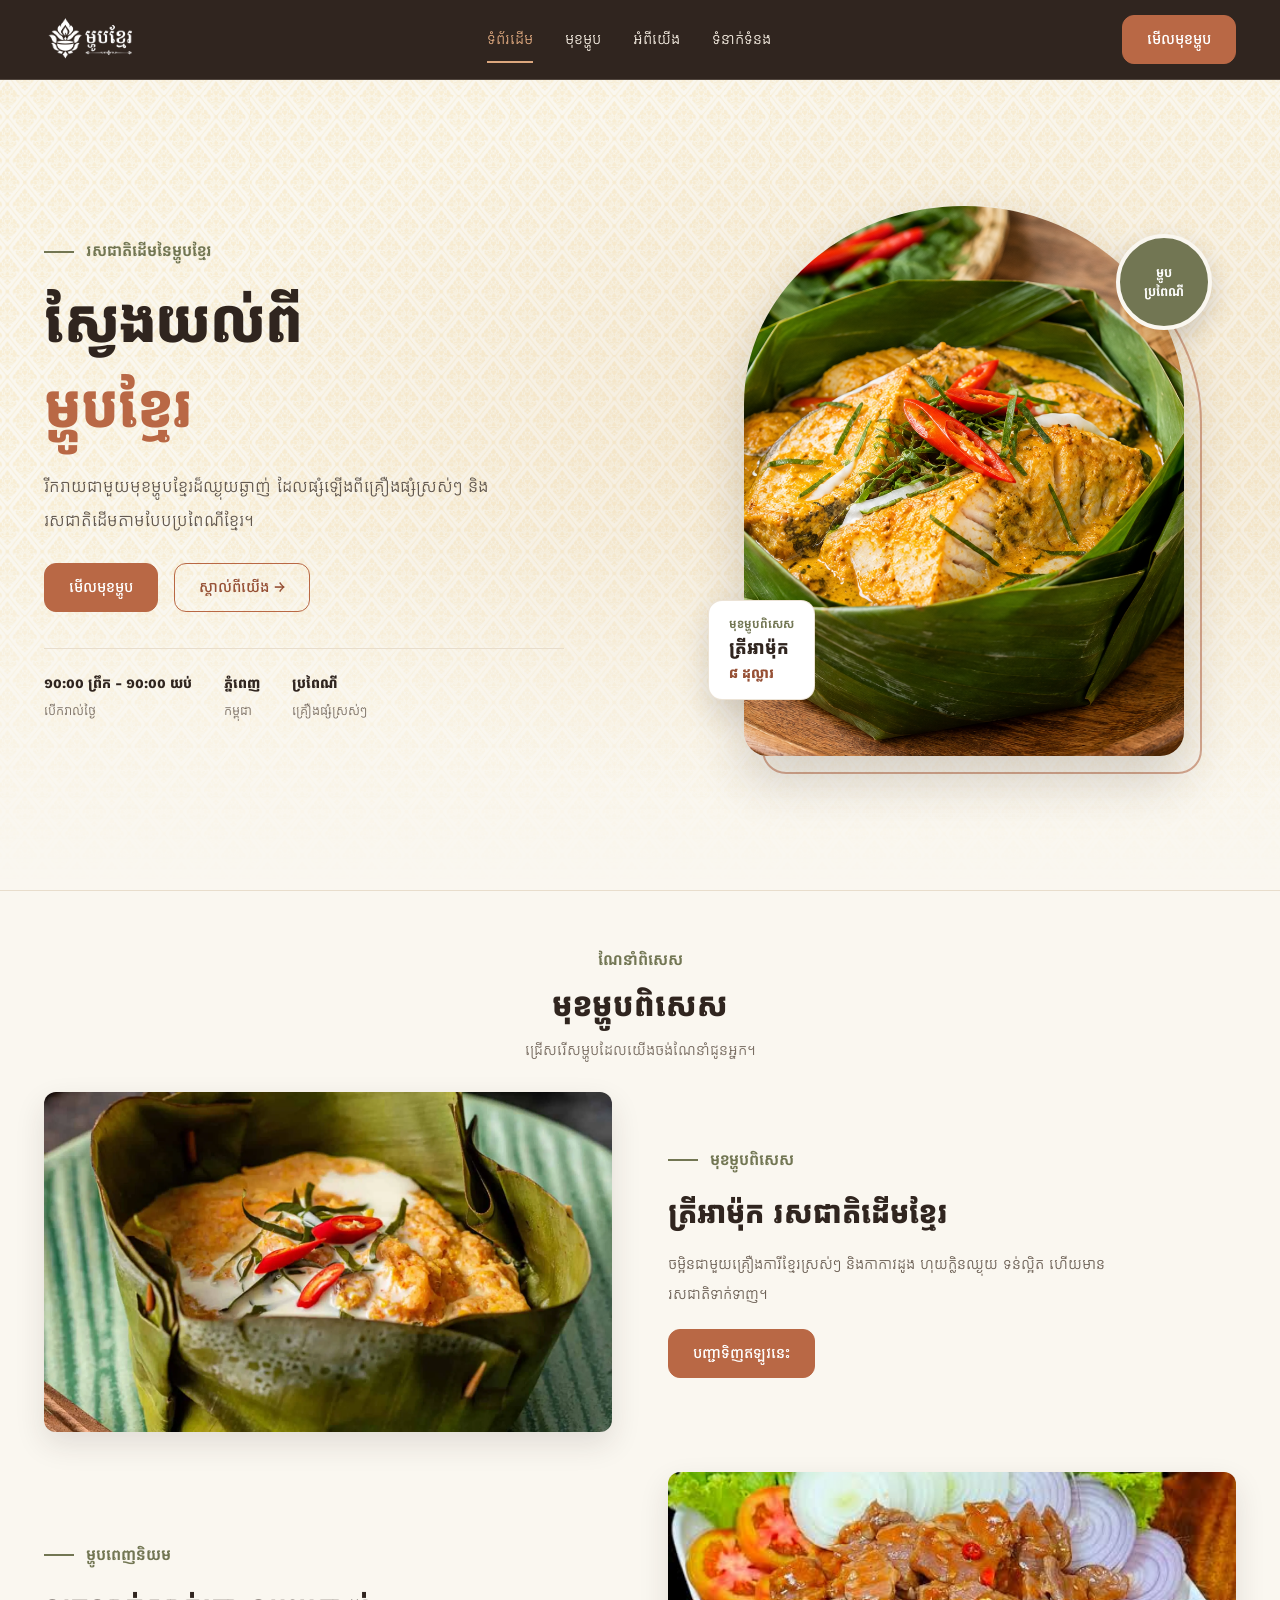
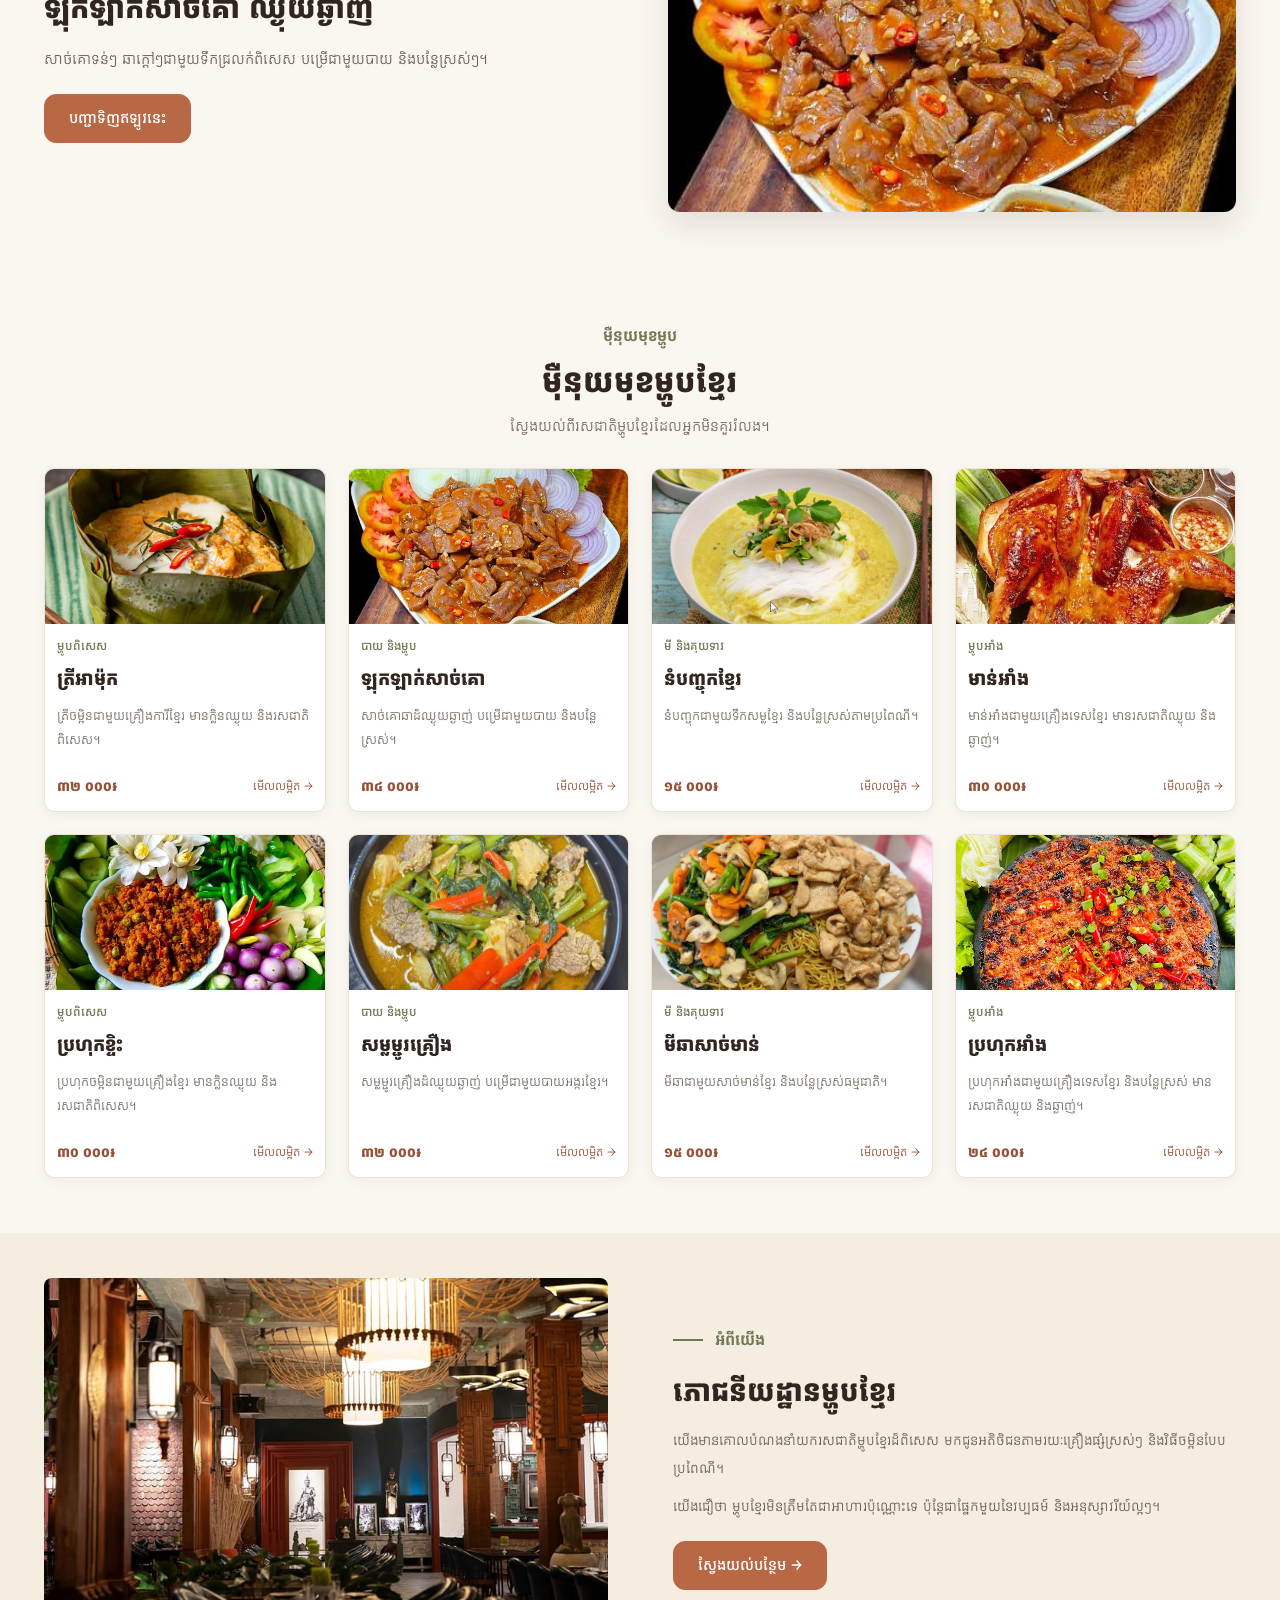
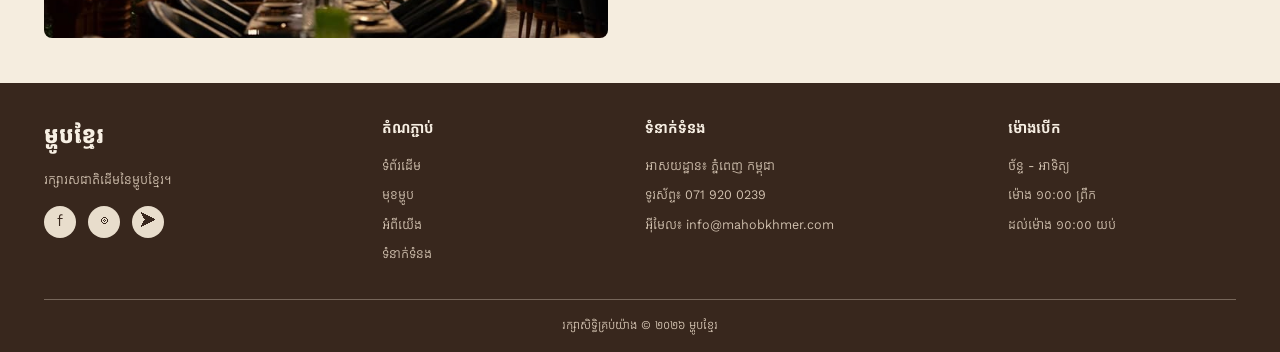
==== pages/index.html @ 367880a3 "first push" ====
<!DOCTYPE html>
<html lang="km">

<head>
    <meta charset="UTF-8">
    <meta name="viewport" content="width=device-width, initial-scale=1.0">

    <title>ម្ហូបខ្មែរ | ភោជនីយដ្ឋានខ្មែរ</title>

    <!-- Khmer font -->
    <link rel="preconnect" href="https://fonts.googleapis.com">
    <link rel="preconnect" href="https://fonts.gstatic.com" crossorigin>
    <link href="https://fonts.googleapis.com/css2?family=Kantumruy+Pro:wght@400;500;600;700&display=swap"
        rel="stylesheet">

    <!-- Custom CSS -->
    <link rel="stylesheet" href="../css/style.css">
</head>

<body>

    <!-- ================= NAVBAR ================= -->
    <header class="navbar">
        <nav class="container" aria-label="ម៉ឺនុយមេ">

            <!-- Logo -->
            <a href="index.html" class="logo">
                <img src="../images/logo.png" alt="ម្ហូបខ្មែរ" class="logo-img">
            </a>

            <!-- Navigation -->
            <div class="nav-links" id="nav-links">
                <a href="index.html" class="nav-link active" aria-current="page">ទំព័រដើម</a>
                <a href="menu.html" class="nav-link">មុខម្ហូប</a>
                <a href="about.html" class="nav-link">អំពីយើង</a>
                <a href="contact.html" class="nav-link">ទំនាក់ទំនង</a>
            </div>

            <!-- CTA button -->
            <a href="menu.html" class="btn-primary nav-cta">
                មើលមុខម្ហូប
            </a>

            <!-- Mobile menu button -->
            <button class="nav-toggle" type="button" aria-label="បើក/បិទម៉ឺនុយ" aria-expanded="false"
                aria-controls="nav-links">
                <span></span>
                <span></span>
                <span></span>
            </button>

        </nav>
    </header>


    <main>

        <!-- ================= HERO SECTION ================= -->
        <section class="hero">
            <div class="container hero-grid">

                <!-- Left content -->
                <div class="hero-content">

                    <p class="eyebrow">
                        <span class="eyebrow-line"></span>
                        រសជាតិដើមនៃម្ហូបខ្មែរ
                    </p>

                    <h1>
                        ស្វែងយល់ពី<br>
                        <span>ម្ហូបខ្មែរ</span>
                    </h1>

                    <p class="hero-description">
                        រីករាយជាមួយមុខម្ហូបខ្មែរដ៏ឈ្ងុយឆ្ងាញ់
                        ដែលផ្សំឡើងពីគ្រឿងផ្សំស្រស់ៗ
                        និងរសជាតិដើមតាមបែបប្រពៃណីខ្មែរ។
                    </p>

                    <div class="hero-buttons">
                        <a href="menu.html" class="btn-primary">មើលមុខម្ហូប</a>
                        <a href="about.html" class="btn-outline">ស្គាល់ពីយើង →</a>
                    </div>

                    <ul class="hero-facts">
                        <li>
                            <strong>១០:០០ ព្រឹក - ១០:០០ យប់</strong>
                            <span>បើករាល់ថ្ងៃ</span>
                        </li>
                        <li>
                            <strong>ភ្នំពេញ</strong>
                            <span>កម្ពុជា</span>
                        </li>
                        <li>
                            <strong>ប្រពៃណី</strong>
                            <span>គ្រឿងផ្សំស្រស់ៗ</span>
                        </li>
                    </ul>

                </div>

                <!-- Right: arched image with floating cards -->
                <div class="hero-visual">

                    <div class="hero-arch">
                        <img src="../images/amok_fish.png" alt="ត្រីអាម៉ុកខ្មែរបែបប្រពៃណី">
                    </div>

                    <div class="hero-circle">
                        <span>ម្ហូប</span>
                        <span>ប្រពៃណី</span>
                    </div>

                    <a href="#" class="hero-dish-card">
                        <span class="hero-dish-label">មុខម្ហូបពិសេស</span>
                        <strong>ត្រីអាម៉ុក</strong>
                        <span class="hero-dish-price">៨ ដុល្លារ</span>
                    </a>

                </div>

            </div>
        </section>


        <!-- ================= SPECIALTY SECTION ================= -->
        <section class="specialty-section" id="specialty">
            <div class="container">

                <div class="section-heading">
                    <p class="section-label">ណែនាំពិសេស</p>

                    <h2>មុខម្ហូបពិសេស</h2>

                    <p>
                        ជ្រើសរើសម្ហូបដែលយើងចង់ណែនាំជូនអ្នក។
                    </p>
                </div>

                <!-- Row 1: image left, text right -->
                <div class="specialty-row">
                    <div class="specialty-image">
                        <img src="../images/amok.png" alt="ត្រីអាម៉ុកបែបប្រពៃណី" loading="lazy">
                    </div>

                    <div class="specialty-content">
                        <p class="eyebrow">
                            <span class="eyebrow-line"></span>
                            មុខម្ហូបពិសេស
                        </p>

                        <h2>ត្រីអាម៉ុក រសជាតិដើមខ្មែរ</h2>

                        <p>
                            ចម្អិនជាមួយគ្រឿងការីខ្មែរស្រស់ៗ និងកាកាវដូង
                            ហុយក្លិនឈ្ងុយ ទន់ល្អិត ហើយមានរសជាតិទាក់ទាញ។
                        </p>

                        <a href="menu.html" class="btn-primary">បញ្ជាទិញឥឡូវនេះ</a>
                    </div>
                </div>

                <!-- Row 2: text left, image right -->
                <div class="specialty-row reverse">
                    <div class="specialty-image">
                        <img src="../images/loklak.png" alt="ឡុកឡាក់សាច់គោ" loading="lazy">
                    </div>

                    <div class="specialty-content">
                        <p class="eyebrow">
                            <span class="eyebrow-line"></span>
                            ម្ហូបពេញនិយម
                        </p>

                        <h2>ឡុកឡាក់សាច់គោ ឈ្ងុយឆ្ងាញ់</h2>

                        <p>
                            សាច់គោទន់ៗ ឆាក្តៅៗជាមួយទឹកជ្រលក់ពិសេស
                            បម្រើជាមួយបាយ និងបន្លែស្រស់ៗ។
                        </p>

                        <a href="menu.html" class="btn-primary">បញ្ជាទិញឥឡូវនេះ</a>
                    </div>
                </div>

            </div>
        </section>


        <!-- ================= ALL DISHES ================= -->
        <section class="all-section" id="all">

            <div class="container">

                <div class="section-heading">
                    <p class="section-label">ម៉ឺនុយមុខម្ហូប</p>

                    <h2>ម៉ឺនុយមុខម្ហូបខ្មែរ</h2>

                    <p>
                        ស្វែងយល់ពីរសជាតិម្ហូបខ្មែរដែលអ្នកមិនគួររំលង។
                    </p>
                </div>

                <!-- One grid for all 8 dishes (the grid handles the row spacing) -->
                <div class="food-grid">

                    <!-- Food card 1 -->
                    <article class="food-card">
                        <img src="../images/amok.png" alt="ត្រីអាម៉ុក" class="food-image" loading="lazy">

                        <div class="food-content">
                            <p class="food-category">ម្ហូបពិសេស</p>

                            <h3>ត្រីអាម៉ុក</h3>

                            <p class="food-description">
                                ត្រីចម្អិនជាមួយគ្រឿងការីខ្មែរ
                                មានក្លិនឈ្ងុយ និងរសជាតិពិសេស។
                            </p>

                            <div class="food-footer">
                                <span class="food-price">៣២ ០០០៛</span>
                                <a href="#" class="food-link">មើលលម្អិត →</a>
                            </div>
                        </div>
                    </article>

                    <!-- Food card 2 -->
                    <article class="food-card">
                        <img src="../images/loklak.png" alt="ឡុកឡាក់សាច់គោ" class="food-image" loading="lazy">

                        <div class="food-content">
                            <p class="food-category">បាយ និងម្ហូប</p>

                            <h3>ឡុកឡាក់សាច់គោ</h3>

                            <p class="food-description">
                                សាច់គោឆាដ៏ឈ្ងុយឆ្ងាញ់
                                បម្រើជាមួយបាយ និងបន្លែស្រស់។
                            </p>

                            <div class="food-footer">
                                <span class="food-price">៣៤ ០០០៛</span>
                                <a href="#" class="food-link">មើលលម្អិត →</a>
                            </div>
                        </div>
                    </article>

                    <!-- Food card 3 -->
                    <article class="food-card">
                        <img src="../images/num_banhjok.png" alt="នំបញ្ចុកខ្មែរ" class="food-image" loading="lazy">

                        <div class="food-content">
                            <p class="food-category">មី និងគុយទាវ</p>

                            <h3>នំបញ្ចុកខ្មែរ</h3>

                            <p class="food-description">
                                នំបញ្ចុកជាមួយទឹកសម្លខ្មែរ
                                និងបន្លែស្រស់តាមប្រពៃណី។
                            </p>

                            <div class="food-footer">
                                <span class="food-price">១៥ ០០០៛</span>
                                <a href="#" class="food-link">មើលលម្អិត →</a>
                            </div>
                        </div>
                    </article>

                    <!-- Food card 4 -->
                    <article class="food-card">
                        <img src="../images/chick_fried.png" alt="មាន់អាំងខ្មែរ" class="food-image" loading="lazy">

                        <div class="food-content">
                            <p class="food-category">ម្ហូបអាំង</p>

                            <h3>មាន់អាំង</h3>

                            <p class="food-description">
                                មាន់អាំងជាមួយគ្រឿងទេសខ្មែរ
                                មានរសជាតិឈ្ងុយ និងឆ្ងាញ់។
                            </p>

                            <div class="food-footer">
                                <span class="food-price">៣០​ ០០០៛</span>
                                <a href="#" class="food-link">មើលលម្អិត →</a>
                            </div>
                        </div>
                    </article>

                    <!-- Food card 5 -->
                    <article class="food-card">
                        <img src="../images/prahok_co.png" alt="ប្រហុកខ្ទិះ" class="food-image" loading="lazy">

                        <div class="food-content">
                            <p class="food-category">ម្ហូបពិសេស</p>

                            <h3>ប្រហុកខ្ទិះ</h3>

                            <p class="food-description">
                                ប្រហុកចម្អិនជាមួយគ្រឿងខ្មែរ
                                មានក្លិនឈ្ងុយ និងរសជាតិពិសេស។
                            </p>

                            <div class="food-footer">
                                <span class="food-price">៣០ ០០០៛</span>
                                <a href="#" class="food-link">មើលលម្អិត →</a>
                            </div>
                        </div>
                    </article>

                    <!-- Food card 6 -->
                    <article class="food-card">
                        <img src="../images/mjukroueng.png" alt="សម្លម្ជូរគ្រឿង" class="food-image" loading="lazy">

                        <div class="food-content">
                            <p class="food-category">បាយ និងម្ហូប</p>

                            <h3>សម្លម្ជូរគ្រឿង</h3>

                            <p class="food-description">
                                សម្លម្ជូរគ្រឿងដ៏ឈ្ងុយឆ្ងាញ់
                                បម្រើជាមួយបាយអង្ករខ្មែរ។
                            </p>

                            <div class="food-footer">
                                <span class="food-price">៣២​ ០០០៛</span>
                                <a href="#" class="food-link">មើលលម្អិត →</a>
                            </div>
                        </div>
                    </article>

                    <!-- Food card 7 -->
                    <article class="food-card">
                        <img src="../images/chick_noodle.png" alt="មីឆាសាច់មាន់" class="food-image" loading="lazy">

                        <div class="food-content">
                            <p class="food-category">មី និងគុយទាវ</p>

                            <h3>មីឆាសាច់មាន់</h3>

                            <p class="food-description">
                                មីឆាជាមួយសាច់មាន់ខ្មែរ
                                និងបន្លែស្រស់ធម្មជាតិ។
                            </p>

                            <div class="food-footer">
                                <span class="food-price">១៥ ០០០៛</span>
                                <a href="#" class="food-link">មើលលម្អិត →</a>
                            </div>
                        </div>
                    </article>

                    <!-- Food card 8 -->
                    <article class="food-card">
                        <img src="../images/prahok.png" alt="ប្រហុកអាំង" class="food-image" loading="lazy">

                        <div class="food-content">
                            <p class="food-category">ម្ហូបអាំង</p>

                            <h3>ប្រហុកអាំង</h3>

                            <p class="food-description">
                                ប្រហុកអាំងជាមួយគ្រឿងទេសខ្មែរ និងបន្លែស្រស់
                                មានរសជាតិឈ្ងុយ និងឆ្ងាញ់។
                            </p>

                            <div class="food-footer">
                                <span class="food-price">២៤ ០០០៛</span>
                                <a href="#" class="food-link">មើលលម្អិត →</a>
                            </div>
                        </div>
                    </article>

                </div>

            </div>
        </section>


        <!-- ================= ABOUT SECTION ================= -->
        <section class="about-section" id="about">

            <div class="container about-grid">

                <!-- Restaurant image -->
                <div class="about-image">
                    <img src="../images/restaurant.png" alt="បរិយាកាសភោជនីយដ្ឋានម្ហូបខ្មែរ" loading="lazy">
                </div>

                <!-- About content -->
                <div class="about-content">

                    <p class="eyebrow">
                        <span class="eyebrow-line"></span>
                        អំពីយើង
                    </p>

                    <h2>ភោជនីយដ្ឋានម្ហូបខ្មែរ</h2>

                    <p>
                        យើងមានគោលបំណងនាំយករសជាតិម្ហូបខ្មែរដ៏ពិសេស
                        មកជូនអតិថិជនតាមរយៈគ្រឿងផ្សំស្រស់ៗ
                        និងវិធីចម្អិនបែបប្រពៃណី។
                    </p>

                    <p>
                        យើងជឿថា ម្ហូបខ្មែរមិនត្រឹមតែជាអាហារប៉ុណ្ណោះទេ
                        ប៉ុន្តែជាផ្នែកមួយនៃវប្បធម៌ និងអនុស្សាវរីយ៍ល្អៗ។
                    </p>

                    <a href="about.html" class="btn-primary about-button">
                        ស្វែងយល់បន្ថែម →
                    </a>

                </div>

            </div>
        </section>

    </main>


    <!-- ================= FOOTER ================= -->
    <footer class="footer">

        <div class="container">

            <div class="footer-grid">

                <!-- Brand -->
                <div>
                    <a href="index.html" class="footer-logo">
                        ម្ហូបខ្មែរ
                    </a>

                    <p class="footer-description">
                        រក្សារសជាតិដើមនៃម្ហូបខ្មែរ។
                    </p>
                    <div class="social-links">
                        <a href="#" aria-label="Facebook">f</a>
                        <a href="#" aria-label="Instagram">◎</a>
                        <a href="#" aria-label="Telegram">➤</a>
                    </div>
                </div>


                <!-- Quick links -->
                <div>
                    <h3>តំណភ្ជាប់</h3>
                    <ul>
                        <li><a href="index.html">ទំព័រដើម</a></li>
                        <li><a href="menu.html">មុខម្ហូប</a></li>
                        <li><a href="about.html">អំពីយើង</a></li>
                        <li><a href="contact.html">ទំនាក់ទំនង</a></li>
                    </ul>
                </div>


                <!-- Contact -->
                <div>
                    <h3>ទំនាក់ទំនង</h3>
                    <ul>
                        <li>អាសយដ្ឋាន៖ ភ្នំពេញ កម្ពុជា</li>
                        <li>ទូរស័ព្ទ៖ <a href="tel:0719200239">071 920 0239</a></li>
                        <li>អ៊ីមែល៖ <a href="mailto:info@mahobkhmer.com">info@mahobkhmer.com</a></li>
                    </ul>
                </div>


                <!-- Opening hours -->
                <div>
                    <h3>ម៉ោងបើក</h3>
                    <p>ច័ន្ទ - អាទិត្យ</p>
                    <p>ម៉ោង ១០:០០ ព្រឹក</p>
                    <p>ដល់ម៉ោង ១០:០០ យប់</p>
                </div>

            </div>

            <div class="footer-bottom">
                <p>រក្សាសិទ្ធិគ្រប់យ៉ាង © ២០២៦ ម្ហូបខ្មែរ</p>
            </div>

        </div>

    </footer>

    <!-- Mobile menu toggle -->
    <script>
        const toggle = document.querySelector(".nav-toggle");
        const links = document.getElementById("nav-links");

        toggle.addEventListener("click", () => {
            const open = links.classList.toggle("is-open");
            toggle.setAttribute("aria-expanded", open);
        });

        links.addEventListener("click", (e) => {
            if (e.target.closest("a")) {
                links.classList.remove("is-open");
                toggle.setAttribute("aria-expanded", "false");
            }
        });
    </script>

</body>

</html>
---- css/style.css ----
/* ========================================
   1. DESIGN SYSTEM
======================================== */
:root {
    --ivory: #FAF7F0;
    --white: #FFFFFF;
    --espresso: #30251F;
    --olive: #727653;
    --sand: #E8DDCC;
    --terracotta: #B96845;
    --terracotta-dark: #965035;

    /* Navbar colours (espresso navbar) */
    --nav-text: #F7EFE3;
    --nav-accent: #DCA77E;
    --nav-line: rgba(232, 221, 204, 0.18);

    --navbar-height: 80px;
    --container-width: 1240px;
    --gutter: 24px;
}

* {
    box-sizing: border-box;
    margin: 0;
    padding: 0;
}

html {
    scroll-behavior: smooth;
    scroll-padding-top: var(--navbar-height);
}

body {
    font-family: "Kantumruy Pro", sans-serif;
    background: var(--ivory);
    color: var(--espresso);
    line-height: 1.8;
    overflow-x: hidden;
}

/* Space for the fixed navbar */
main {
    padding-top: var(--navbar-height);
}

a {
    text-decoration: none;
    color: inherit;
}

img {
    display: block;
    width: 100%;
    object-fit: cover;
}

ul {
    list-style: none;
}

:focus-visible {
    outline: 2px solid var(--terracotta);
    outline-offset: 3px;
}

/* Keep page content inside the viewport */
.container {
    width: 100%;
    max-width: var(--container-width);
    margin-left: auto;
    margin-right: auto;
    padding-left: var(--gutter);
    padding-right: var(--gutter);
}


/* ========================================
   2. NAVBAR (espresso)
======================================== */
.navbar {
    position: fixed;
    top: 0;
    left: 0;
    width: 100%;
    height: var(--navbar-height);
    z-index: 1000;
    background: var(--espresso);
    border-bottom: 1px solid var(--nav-line);
}

.navbar :focus-visible {
    outline-color: var(--nav-accent);
}

.navbar nav {
    display: flex;
    align-items: center;
    justify-content: space-between;
    gap: 24px;
    height: 100%;
}

.logo {
    flex-shrink: 0;
}

.logo-img {
    height: 100px;
    width: auto;
    /* If your logo is dark and hard to see on espresso, uncomment this
       to turn it cream-white:
    filter: brightness(0) invert(1); */
}

.nav-links {
    display: flex;
    align-items: center;
    gap: 32px;
}

.nav-link {
    position: relative;
    color: var(--nav-text);
    font-size: 15px;
    transition: color 0.2s ease;
}

.nav-link:hover,
.nav-link.active {
    color: var(--nav-accent);
}

.nav-link.active::after {
    content: "";
    position: absolute;
    bottom: -10px;
    left: 0;
    width: 100%;
    height: 2px;
    background: var(--nav-accent);
}

.nav-cta {
    flex-shrink: 0;
}

.nav-toggle {
    display: none;
    flex-direction: column;
    justify-content: center;
    gap: 5px;
    width: 42px;
    height: 42px;
    padding: 10px;
    border: 1px solid rgba(232, 221, 204, 0.35);
    border-radius: 10px;
    background: transparent;
    cursor: pointer;
}

.nav-toggle span {
    display: block;
    height: 2px;
    background: var(--nav-text);
    transition: transform 0.2s ease, opacity 0.2s ease;
}

.nav-toggle[aria-expanded="true"] span:nth-child(1) {
    transform: translateY(7px) rotate(45deg);
}

.nav-toggle[aria-expanded="true"] span:nth-child(2) {
    opacity: 0;
}

.nav-toggle[aria-expanded="true"] span:nth-child(3) {
    transform: translateY(-7px) rotate(-45deg);
}


/* ========================================
   3. BUTTONS
======================================== */
.btn-primary,
.btn-outline {
    display: inline-block;
    padding: 10px 24px;
    border-radius: 12px;
    font-size: 15px;
    font-weight: 500;
    text-align: center;
    transition: all 0.25s ease;
}

.btn-primary {
    color: var(--white);
    background: var(--terracotta);
    border: 1px solid var(--terracotta);
}

.btn-primary:hover {
    background: var(--terracotta-dark);
    border-color: var(--terracotta-dark);
    color: var(--white);
    transform: translateY(-2px);
}

.btn-outline {
    color: var(--terracotta-dark);
    background: transparent;
    border: 1px solid var(--terracotta);
}

.btn-outline:hover {
    background: var(--terracotta);
    color: var(--white);
}


/* ========================================
   4. HERO SECTION
======================================== */
.hero {
    position: relative;
    isolation: isolate;          /* makes z-index: -1 work */
    overflow: hidden;
    background:
        radial-gradient(ellipse at 76% 45%, #F3E9D8 0%, rgba(250, 247, 240, 0) 60%),
        var(--ivory);
}

.hero::before {
    content: "";
    position: absolute;
    inset: 0;
    z-index: -1;
    background: url("../images/pattern-khmer.png") center / 260px repeat;
    mix-blend-mode: multiply;
    opacity: 0.14;
    -webkit-mask-image: linear-gradient(to bottom, #000 55%, transparent 100%);
    mask-image: linear-gradient(to bottom, #000 55%, transparent 100%);
    pointer-events: none;
}

.hero-grid {
    display: grid;
    grid-template-columns: 1.05fr 0.95fr;
    align-items: center;
    gap: 48px;
    min-height: min(calc(100vh - var(--navbar-height)), 810px);
    padding-top: 56px;
    padding-bottom: 64px;
}

.hero-content {
    position: relative;
    z-index: 2;
}

.eyebrow {
    display: flex;
    align-items: center;
    gap: 12px;
    color: var(--olive);
    font-size: 16px;
    font-weight: 600;
    margin-bottom: 14px;
}

.eyebrow-line {
    width: 30px;
    height: 2px;
    flex-shrink: 0;
    background: var(--olive);
}

.hero h1 {
    font-size: clamp(40px, 4.6vw, 62px);
    font-weight: 700;
    line-height: 1.45;
    letter-spacing: -1px;
    color: var(--espresso);
}

.hero h1 span {
    color: var(--terracotta);
}

.hero-description {
    max-width: 480px;
    margin-top: 18px;
    color: #62584F;
    font-size: 17px;
    line-height: 2;
    text-wrap: pretty;
}

.hero-buttons {
    display: flex;
    flex-wrap: wrap;
    gap: 16px;
    margin-top: 26px;
}

/* Facts row */
.hero-facts {
    display: flex;
    flex-wrap: wrap;
    gap: 14px 32px;
    max-width: 520px;
    margin-top: 36px;
    padding-top: 22px;
    border-top: 1px solid var(--sand);
}

.hero-facts strong {
    display: block;
    color: var(--espresso);
    font-size: 14px;
    font-weight: 700;
}

.hero-facts span {
    color: #766A5F;
    font-size: 13px;
}

/* Arched image */
.hero-visual {
    position: relative;
    justify-self: center;
    width: 100%;
    max-width: 440px;
}

.hero-visual::before {
    content: "";
    position: absolute;
    inset: 0;
    transform: translate(18px, 18px);
    border: 2px solid var(--terracotta);
    border-radius: 50% 50% 24px 24px / 36% 36% 24px 24px;
    opacity: 0.55;
}

/* Smooth animation for every moving part */
.hero-visual::before,
.hero-arch,
.hero-arch img,
.hero-circle,
.hero-dish-card {
    transition-property: transform, box-shadow, opacity;
    transition-duration: 0.5s;
    transition-timing-function: cubic-bezier(0.22, 1, 0.36, 1);
}

@media (hover: hover) {

    /* Outline frame snaps closer to the image */
    .hero-visual:hover::before {
        transform: translate(8px, 8px);
        opacity: 0.9;
    }

    /* Image lifts, shadow deepens, photo slowly zooms */
    .hero-visual:hover .hero-arch {
        transform: translateY(-6px);
        box-shadow: 0 34px 64px rgba(48, 37, 31, 0.26);
    }

    .hero-visual:hover .hero-arch img {
        transform: scale(1.07);
    }

    /* Olive badge moves right and up (fixed: translate, not translateY) */
    .hero-visual:hover .hero-circle {
        transform: translate(8px, -8px);
    }

    /* Dish card floats up; lifts higher when hovered directly */
    .hero-visual:hover .hero-dish-card {
        transform: translateY(-8px);
    }

    .hero-visual .hero-dish-card:hover {
        transform: translateY(-12px) scale(1.05);
        box-shadow: 0 22px 40px rgba(48, 37, 31, 0.22);
    }
}

.hero-arch {
    position: relative;
    aspect-ratio: 4 / 5;
    overflow: hidden;
    background: var(--sand);
    border-radius: 50% 50% 24px 24px / 36% 36% 24px 24px;
    box-shadow: 0 24px 50px rgba(48, 37, 31, 0.18);
}

.hero-arch img {
    height: 100%;
}

/* Round olive badge */
.hero-circle {
    position: absolute;
    z-index: 2;
    top: 28px;
    right: -28px;
    display: grid;
    place-content: center;
    width: 96px;
    height: 96px;
    border: 4px solid var(--ivory);
    border-radius: 50%;
    background: var(--olive);
    color: var(--white);
    font-size: 13px;
    font-weight: 600;
    line-height: 1.5;
    text-align: center;
    box-shadow: 0 10px 24px rgba(48, 37, 31, 0.18);
}

/* Floating dish card */
.hero-dish-card {
    position: absolute;
    z-index: 2;
    left: -36px;
    bottom: 56px;
    display: flex;
    flex-direction: column;
    padding: 14px 20px;
    background: var(--white);
    border: 1px solid rgba(232, 221, 204, 0.8);
    border-radius: 14px;
    box-shadow: 0 14px 32px rgba(48, 37, 31, 0.14);
    line-height: 1.6;
    transition: transform 0.25s ease;
}

.hero-dish-card:hover {
    transform: translateY(-4px);
}

.hero-dish-label {
    color: var(--olive);
    font-size: 12px;
    font-weight: 600;
}

.hero-dish-card strong {
    color: var(--espresso);
    font-size: 18px;
    font-weight: 700;
}

.hero-dish-price {
    color: var(--terracotta-dark);
    font-size: 14px;
    font-weight: 700;
}

/* ========================================
   SPECIALTY SECTION
======================================== */
.specialty-section {
    padding: 55px 0 35px;
    background: var(--ivory);
    border-top: 1px solid var(--sand);
}

.specialty-row {
    display: grid;
    grid-template-columns: 1fr 1fr;
    align-items: center;
    gap: 56px;
    margin-bottom: 40px;
}

.food-card:hover {
    transform: translateY(-5px);
    box-shadow: 0 12px 25px rgba(48, 37, 31, 0.10);
}

.specialty-image img {
    height: 340px;
    border-radius: 12px;
    box-shadow: 0 12px 30px rgba(48, 37, 31, 0.12);
    transition: transform 0.3s ease,
        box-shadow 0.3s ease;
}

.specialty-image img:hover {
    transform: translateY(-5px);
    box-shadow: 0 12px 30px rgba(48, 37, 31, 0.12);
}

.specialty-content h2 {
    margin-bottom: 12px;
    color: var(--espresso);
    font-size: 30px;
    font-weight: 700;
    line-height: 1.6;
    text-wrap: balance;
}

.specialty-content > p:not(.eyebrow) {
    margin-bottom: 20px;
    max-width: 460px;
    color: #6B5F54;
    font-size: 15px;
    line-height: 2;
    text-wrap: pretty;
}

/* Row 2: put the text on the left, image on the right */
.specialty-row.reverse .specialty-image {
    order: 2;
}

@media (max-width: 1024px) {
    .specialty-row {
        gap: 32px;
    }

    .specialty-image img {
        height: 280px;
    }
}

@media (max-width: 640px) {
    .specialty-row {
        grid-template-columns: 1fr;
        gap: 22px;
        margin-bottom: 36px;
    }

    .specialty-row.reverse .specialty-image {
        order: 0;
    }

    .specialty-image img {
        height: 230px;
    }

    .specialty-content h2 {
        font-size: 25px;
    }
}

/* ========================================
   5. SECTION HEADINGS
======================================== */
.all-section {
    padding: 35px 0 55px;
    background: var(--ivory);
}

.section-heading {
    text-align: center;
    margin-bottom: 28px;
}

.section-label {
    color: var(--olive);
    font-weight: 600;
    margin-bottom: 5px;
}

.section-heading h2,
.about-content h2 {
    color: var(--espresso);
    font-size: 32px;
    font-weight: 700;
    line-height: 1.6;
}

.section-heading>p:last-child {
    margin-top: 6px;
    color: #766A5F;
    font-size: 15px;
}


/* ========================================
   6. FOOD CARDS
======================================== */
.food-grid {
    display: grid;
    grid-template-columns: repeat(4, minmax(0, 1fr));
    gap: 22px;
}

.food-card {
    overflow: hidden;
    background: var(--white);
    border: 1px solid rgba(232, 221, 204, 0.8);
    border-radius: 10px;
    box-shadow: 0 3px 12px rgba(48, 37, 31, 0.05);
    transition: transform 0.3s ease,
        box-shadow 0.3s ease;
}

.food-card:hover {
    transform: translateY(-5px);
    box-shadow: 0 12px 25px rgba(48, 37, 31, 0.10);
}

.food-image {
    height: 155px;
    object-fit: cover;
}

.food-content {
    padding: 12px;
}

.food-category {
    color: var(--olive);
    font-size: 12px;
    font-weight: 500;
}

.food-content h3 {
    margin-top: 4px;
    font-size: 19px;
    font-weight: 700;
}

.food-description {
    min-height: 58px;
    margin-top: 8px;
    color: #766A5F;
    font-size: 13px;
    line-height: 1.9;
}

.food-footer {
    display: flex;
    justify-content: space-between;
    align-items: center;
    flex-wrap: wrap;
    gap: 6px;
    margin-top: 12px;
}

.food-price {
    color: var(--terracotta-dark);
    font-size: 14px;
    font-weight: 700;
}

.food-link {
    color: var(--terracotta-dark);
    font-size: 12px;
    transition: color 0.2s ease;
}

.food-link:hover {
    color: var(--terracotta);
}


/* ========================================
   7. ABOUT SECTION
======================================== */
.about-section {
    padding: 45px 0;
    background: #F5EDDF;
}

.about-grid {
    display: grid;
    grid-template-columns: 1fr 1fr;
    align-items: center;
    gap: 65px;
}

.about-image img {
    height: 360px;
    border-radius: 8px;
    object-fit: cover;
    transition: transform 0.3s ease,
        box-shadow 0.3s ease;
}

.about-image img:hover{
    transform: translateY(-5px);
    box-shadow: 0 12px 30px rgba(48, 37, 31, 0.12);
}

.about-content h2 {
    font-size: 29px;
    margin-bottom: 12px;
}

.about-content>p:not(.eyebrow) {
    margin-bottom: 10px;
    color: #6B5F54;
    font-size: 14px;
    line-height: 2;
}

.about-button {
    margin-top: 10px;
}


/* ========================================
   8. FOOTER
======================================== */
.footer {
    background: #38271D;
    color: #F7EFE3;
    padding-top: 32px;
}

.footer-grid {
    display: grid;
    grid-template-columns: 1.2fr 0.9fr 1.3fr 0.9fr;
    gap: 35px;
    padding-bottom: 28px;
}

.footer-logo {
    font-size: 23px;
    font-weight: 700;
}

.footer-description {
    margin-top: 12px;
    color: #D8C8B6;
    font-size: 13px;
}

.footer h3 {
    margin-bottom: 12px;
    color: #F7EFE3;
    font-size: 15px;
    font-weight: 600;
}

.footer li,
.footer-grid>div>p:not(.footer-description) {
    margin-bottom: 6px;
    color: #D8C8B6;
    font-size: 13px;
    overflow-wrap: anywhere;
}

.footer a:hover {
    color: #DCA77E;
}


.social-links {
    display: flex;
    gap: 12px;
    margin-top: 14px;
}

.social-links a {
    display: flex;
    justify-content: center;
    align-items: center;
    width: 32px;
    height: 32px;
    border-radius: 50%;
    background: #E8DDCC;
    color: #38271D;
    transition: background 0.2s ease, color 0.2s ease, transform 0.2s ease;
}

.social-links svg {
    width: 16px;
    height: 16px;
    fill: currentColor;
}

.social-links a:hover {
    background: var(--terracotta);
    color: var(--white);
    transform: translateY(-2px);
}

.footer-bottom {
    padding: 15px 0;
    border-top: 1px solid rgba(232, 221, 204, 0.35);
    text-align: center;
    color: #D8C8B6;
    font-size: 12px;
}


/* ========================================
   9. RESPONSIVE DESIGN
======================================== */

/* Small laptops and tablets: collapse the nav */
@media (max-width: 1024px) {
    .nav-toggle {
        display: flex;
    }

    .nav-cta {
        display: none;
    }

    /* Dropdown panel: espresso to match the navbar */
    .nav-links {
        position: absolute;
        top: var(--navbar-height);
        left: 0;
        right: 0;
        flex-direction: column;
        align-items: stretch;
        gap: 0;
        padding: 8px var(--gutter) 16px;
        background: var(--espresso);
        border-bottom: 1px solid var(--nav-line);
        box-shadow: 0 16px 28px rgba(0, 0, 0, 0.25);
        display: none;
    }

    .nav-links.is-open {
        display: flex;
    }

    .nav-link {
        padding: 12px 0;
        font-size: 16px;
        border-bottom: 1px solid var(--nav-line);
    }

    .nav-link:last-child {
        border-bottom: 0;
    }

    .nav-link.active::after {
        bottom: 6px;
        width: 28px;
    }

    .hero-grid {
        grid-template-columns: 1fr 1fr;
    }

    .food-grid {
        grid-template-columns: repeat(2, minmax(0, 1fr));
    }

    .food-image {
        height: 220px;
    }

    .about-grid {
        gap: 35px;
    }

    .footer-grid {
        grid-template-columns: repeat(2, minmax(0, 1fr));
    }
}

/* Mobile phones */
@media (max-width: 680px) {
    .hero-grid {
        grid-template-columns: 1fr;
    }

    .hero-content {
        padding: 40px 0 28px;
    }

    .hero h1 {
        font-size: 38px;
    }

    .hero-description {
        font-size: 15px;
    }

    .hero-image {
        min-height: 290px;
        margin: 0 calc(-1 * var(--gutter));
    }

    .hero-image::before {
        background: linear-gradient(to bottom,
                var(--ivory),
                transparent 25%);
    }

    .all-section {
        padding: 35px 0;
    }

    .section-heading h2 {
        font-size: 27px;
    }

    .food-grid {
        grid-template-columns: 1fr;
        gap: 18px;
    }

    .food-image {
        height: 230px;
    }

    .food-content {
        padding: 16px;
    }

    .food-description {
        min-height: auto;
    }

    .about-grid {
        grid-template-columns: 1fr;
        gap: 25px;
    }

    .about-image img {
        height: 250px;
    }

    .about-content h2 {
        font-size: 25px;
    }

    .footer-grid {
        grid-template-columns: 1fr;
        gap: 25px;
    }
}

@media (prefers-reduced-motion: reduce) {
    html {
        scroll-behavior: auto;
    }

    * {
        transition: none !important;
    }
}
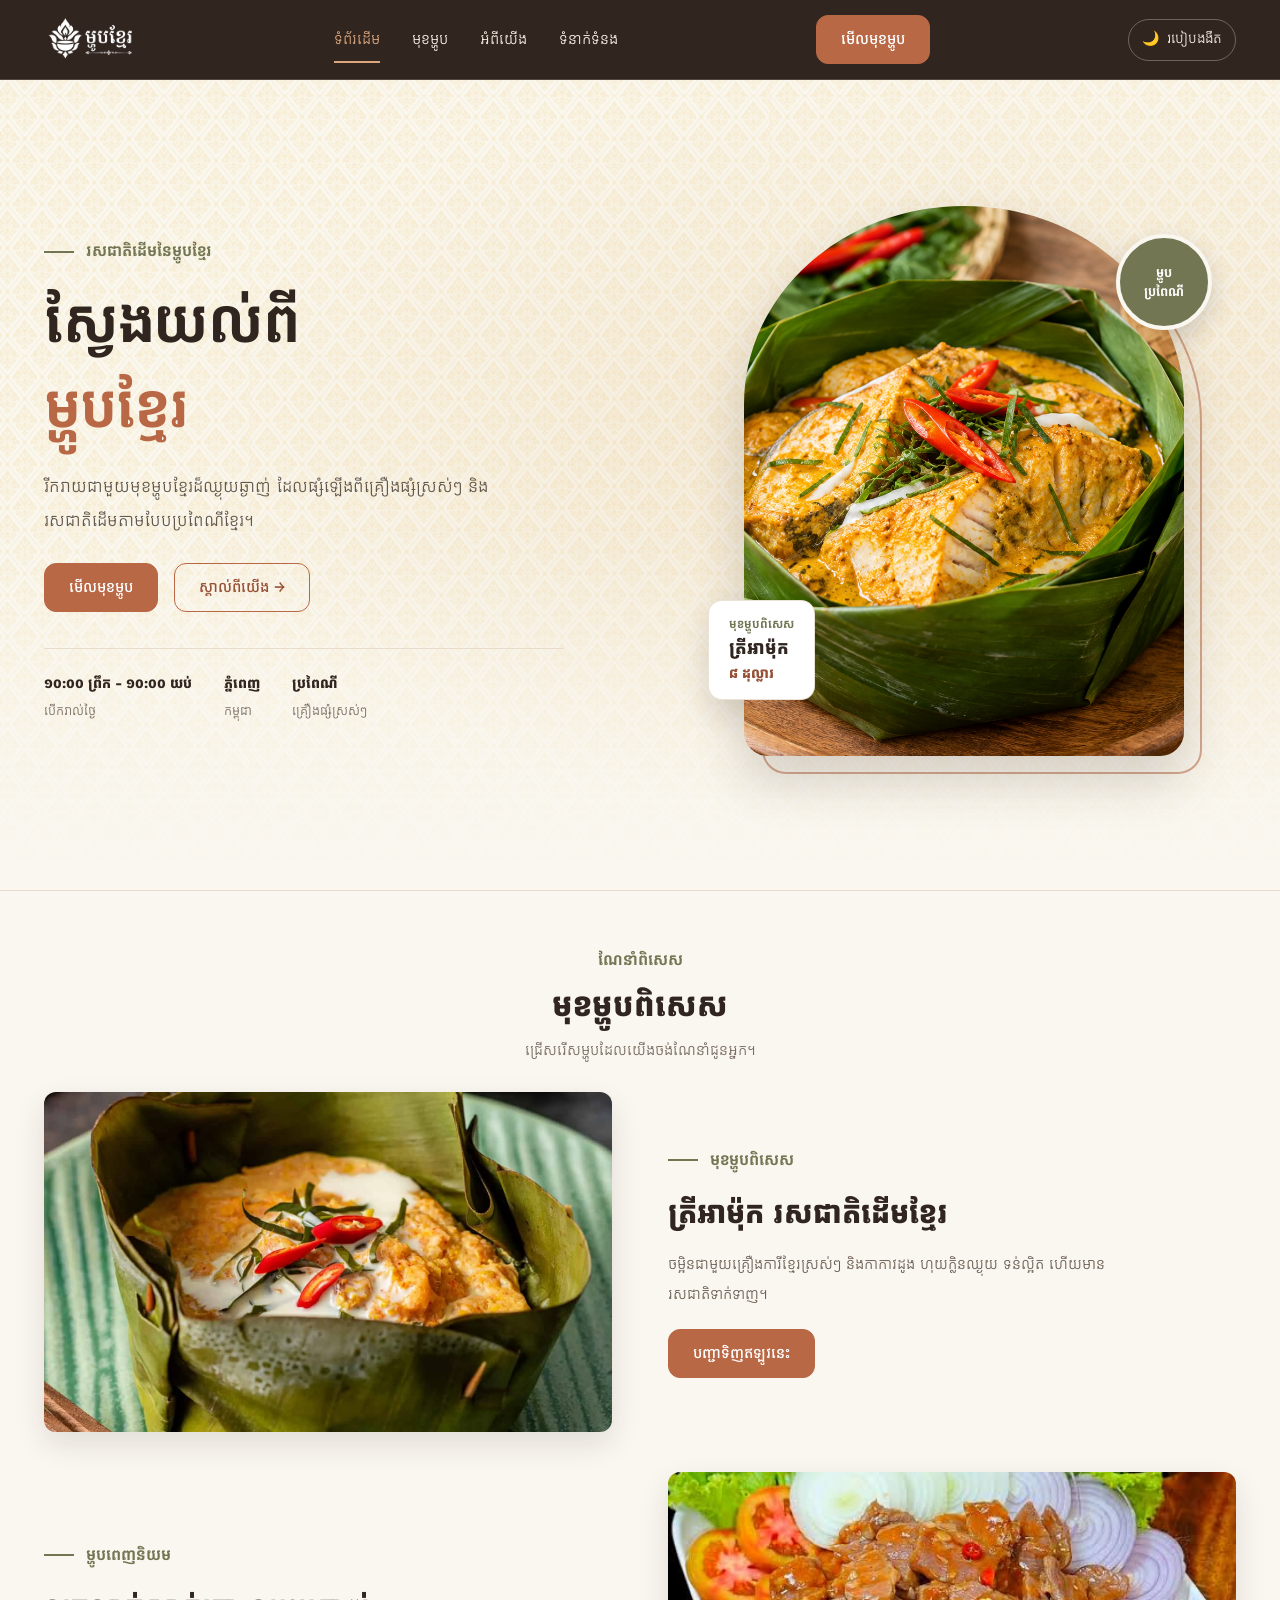
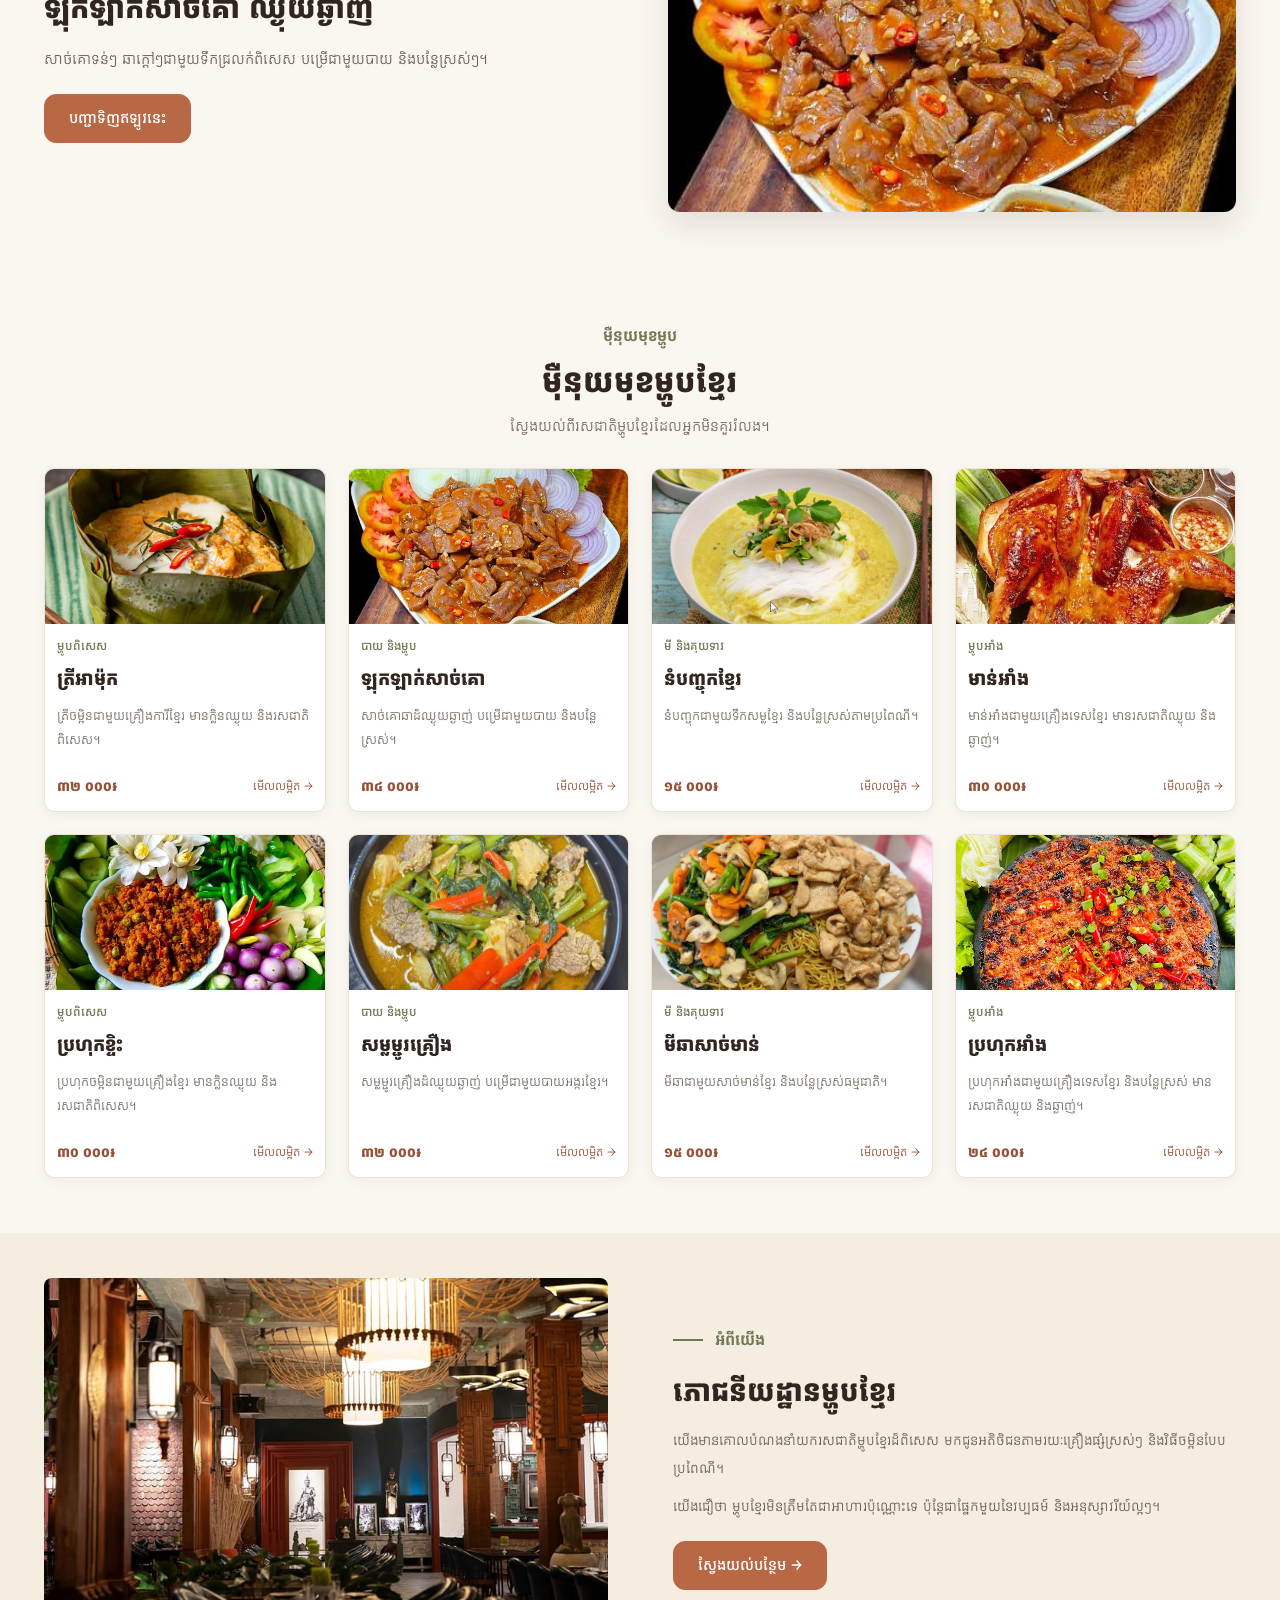
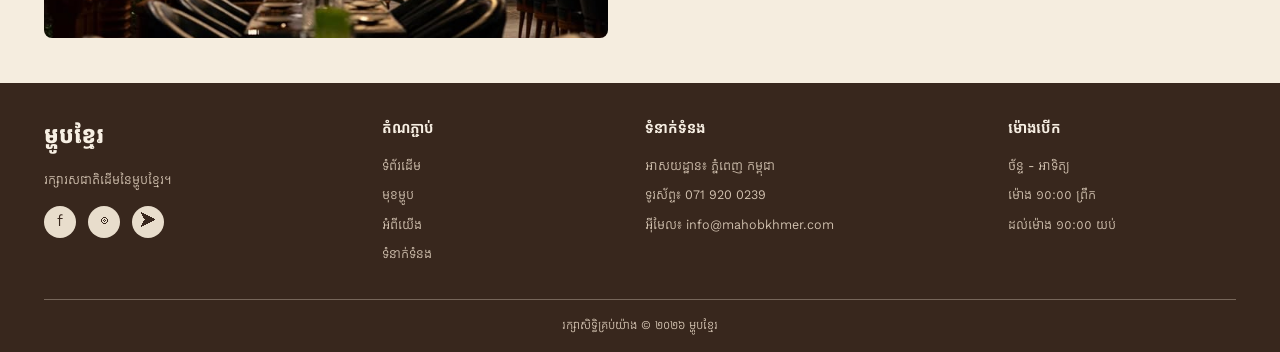
==== commit b391b506: "first commit of khmer food" ====
--- a/pages/index.html
+++ b/pages/index.html
@@ -2,6 +2,16 @@
 <html lang="km">
 
 <head>
+    <script>
+        (function () {
+            try {
+                var savedTheme = localStorage.getItem("khmer-food-theme");
+                if (savedTheme === "dark" || savedTheme === "light") {
+                    document.documentElement.setAttribute("data-theme", savedTheme);
+                }
+            } catch (error) {}
+        })();
+    </script>
     <meta charset="UTF-8">
     <meta name="viewport" content="width=device-width, initial-scale=1.0">
 
@@ -40,6 +50,13 @@
             <a href="menu.html" class="btn-primary nav-cta">
                 មើលមុខម្ហូប
             </a>
+
+            <!-- Dark / light mode toggle -->
+            <button class="theme-toggle" id="theme-toggle" type="button"
+                aria-label="ប្តូរទៅរបៀបងងឹត" aria-pressed="false">
+                <span class="theme-toggle-icon" aria-hidden="true">🌙</span>
+                <span class="theme-toggle-label">របៀបងងឹត</span>
+            </button>
 
             <!-- Mobile menu button -->
             <button class="nav-toggle" type="button" aria-label="បើក/បិទម៉ឺនុយ" aria-expanded="false"
@@ -506,6 +523,33 @@
         });
     </script>
 
+
+    <script>
+        (function () {
+            const root = document.documentElement;
+            const button = document.getElementById("theme-toggle");
+            if (!button) return;
+
+            function updateThemeButton() {
+                const isDark = root.getAttribute("data-theme") === "dark";
+                button.setAttribute("aria-pressed", String(isDark));
+                button.setAttribute("aria-label", isDark ? "ប្តូរទៅរបៀបភ្លឺ" : "ប្តូរទៅរបៀបងងឹត");
+                button.querySelector(".theme-toggle-icon").textContent = isDark ? "☀️" : "🌙";
+                button.querySelector(".theme-toggle-label").textContent = isDark ? "របៀបភ្លឺ" : "របៀបងងឹត";
+            }
+
+            updateThemeButton();
+            button.addEventListener("click", function () {
+                const nextTheme = root.getAttribute("data-theme") === "dark" ? "light" : "dark";
+                root.setAttribute("data-theme", nextTheme);
+                try {
+                    localStorage.setItem("khmer-food-theme", nextTheme);
+                } catch (error) {}
+                updateThemeButton();
+            });
+        })();
+    </script>
+
 </body>
 
 </html>
--- a/css/style.css
+++ b/css/style.css
@@ -276,8 +276,8 @@
 }
 
 .hero h1 {
-    font-size: clamp(40px, 4.6vw, 62px);
-    font-weight: 700;
+    font-size: clamp(43px, 4.6vw, 62px);
+    font-weight: 600;
     line-height: 1.45;
     letter-spacing: -1px;
     color: var(--espresso);
@@ -945,4 +945,150 @@
     * {
         transition: none !important;
     }
-}+}
+
+/* ========================================
+   DARK MODE
+   Activated by <html data-theme="dark">
+======================================== */
+html[data-theme="dark"] {
+    color-scheme: dark;
+    --ivory: #171613;
+    --white: #24221e;
+    --espresso: #f3eadf;
+    --olive: #a9ad83;
+    --sand: #454037;
+    --terracotta: #d58a65;
+    --terracotta-dark: #bd7451;
+    --nav-text: #f7efe3;
+    --nav-accent: #e5b18a;
+    --nav-line: rgba(232, 221, 204, 0.18);
+}
+
+html[data-theme="dark"] body {
+    background: #171613;
+    color: #eee5da;
+}
+
+html[data-theme="dark"] .navbar {
+    background: #100f0d;
+}
+
+html[data-theme="dark"] .page-hero {
+    background: radial-gradient(ellipse at 50% 0%, #30291f 0%, rgba(23, 22, 19, 0) 70%), #171613;
+    border-color: #39342c;
+}
+
+html[data-theme="dark"] .page-lead,
+html[data-theme="dark"] .category-count,
+html[data-theme="dark"] .section-heading > p:last-child,
+html[data-theme="dark"] .food-description,
+html[data-theme="dark"] .specialty-content > p:not(.eyebrow),
+html[data-theme="dark"] .about-content p,
+html[data-theme="dark"] .contact-info p,
+html[data-theme="dark"] .form-group label {
+    color: #c5bbae;
+}
+
+html[data-theme="dark"] .food-card,
+html[data-theme="dark"] .specialty-content,
+html[data-theme="dark"] .contact-form,
+html[data-theme="dark"] .value-card,
+html[data-theme="dark"] .about-card,
+html[data-theme="dark"] .info-card {
+    background: #24221e;
+    border-color: #403a31;
+    color: #eee5da;
+}
+
+html[data-theme="dark"] .menu-tabs {
+    background: rgba(23, 22, 19, 0.96);
+    border-color: #39342c;
+}
+
+html[data-theme="dark"] .menu-tab {
+    background: #24221e;
+    color: #eee5da;
+    border-color: #51483c;
+}
+
+html[data-theme="dark"] .menu-tab:hover {
+    background: var(--terracotta);
+    color: #171613;
+}
+
+html[data-theme="dark"] .form-group input,
+html[data-theme="dark"] .form-group textarea,
+html[data-theme="dark"] select {
+    background: #191815;
+    color: #f3eadf;
+    border-color: #51483c;
+}
+
+html[data-theme="dark"] .map-wrap {
+    border-color: #403a31;
+}
+
+html[data-theme="dark"] .cta-band {
+    background: #30291f;
+    color: #f3eadf;
+}
+
+html[data-theme="dark"] .hero,
+html[data-theme="dark"] .specialty-section,
+html[data-theme="dark"] .all-section,
+html[data-theme="dark"] .menu-category,
+html[data-theme="dark"] .about-section,
+html[data-theme="dark"] .contact-section,
+html[data-theme="dark"] section {
+    border-color: #39342c;
+}
+
+html[data-theme="dark"] .btn-outline {
+    color: #f3eadf;
+    border-color: #786b59;
+}
+
+.theme-toggle {
+    display: inline-flex;
+    align-items: center;
+    justify-content: center;
+    gap: 8px;
+    flex-shrink: 0;
+    min-height: 42px;
+    padding: 8px 13px;
+    border: 1px solid rgba(232, 221, 204, 0.35);
+    border-radius: 999px;
+    background: transparent;
+    color: var(--nav-text);
+    font: inherit;
+    font-size: 14px;
+    line-height: 1.3;
+    cursor: pointer;
+    transition: background 0.2s ease, border-color 0.2s ease;
+}
+
+.theme-toggle:hover {
+    background: rgba(255, 255, 255, 0.1);
+    border-color: var(--nav-accent);
+}
+
+.theme-toggle:focus-visible {
+    outline: 2px solid var(--nav-accent);
+    outline-offset: 3px;
+}
+
+@media (max-width: 900px) {
+    .theme-toggle {
+        margin-left: auto;
+        min-height: 38px;
+        padding: 6px 10px;
+    }
+}
+
+@media (max-width: 680px) {
+    .theme-toggle {
+        font-size: 12px;
+        padding: 6px 8px;
+    }
+}
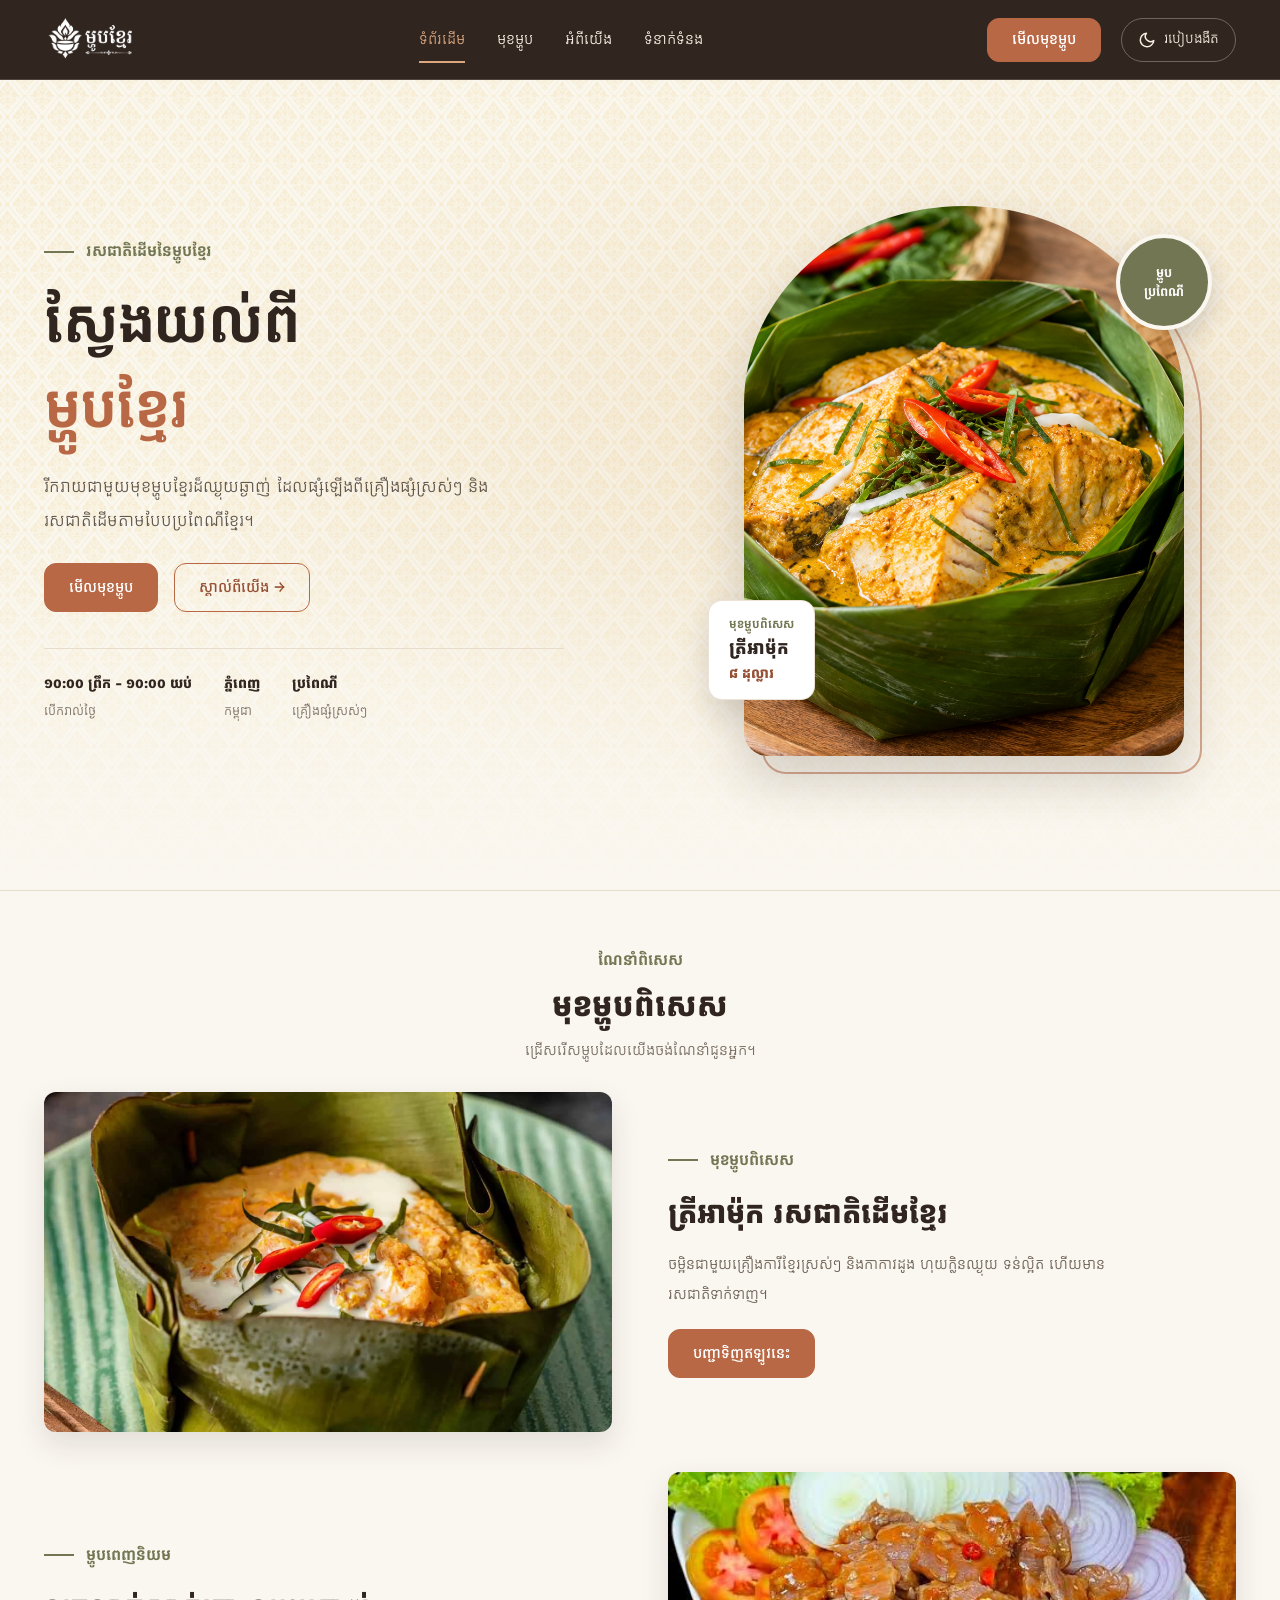
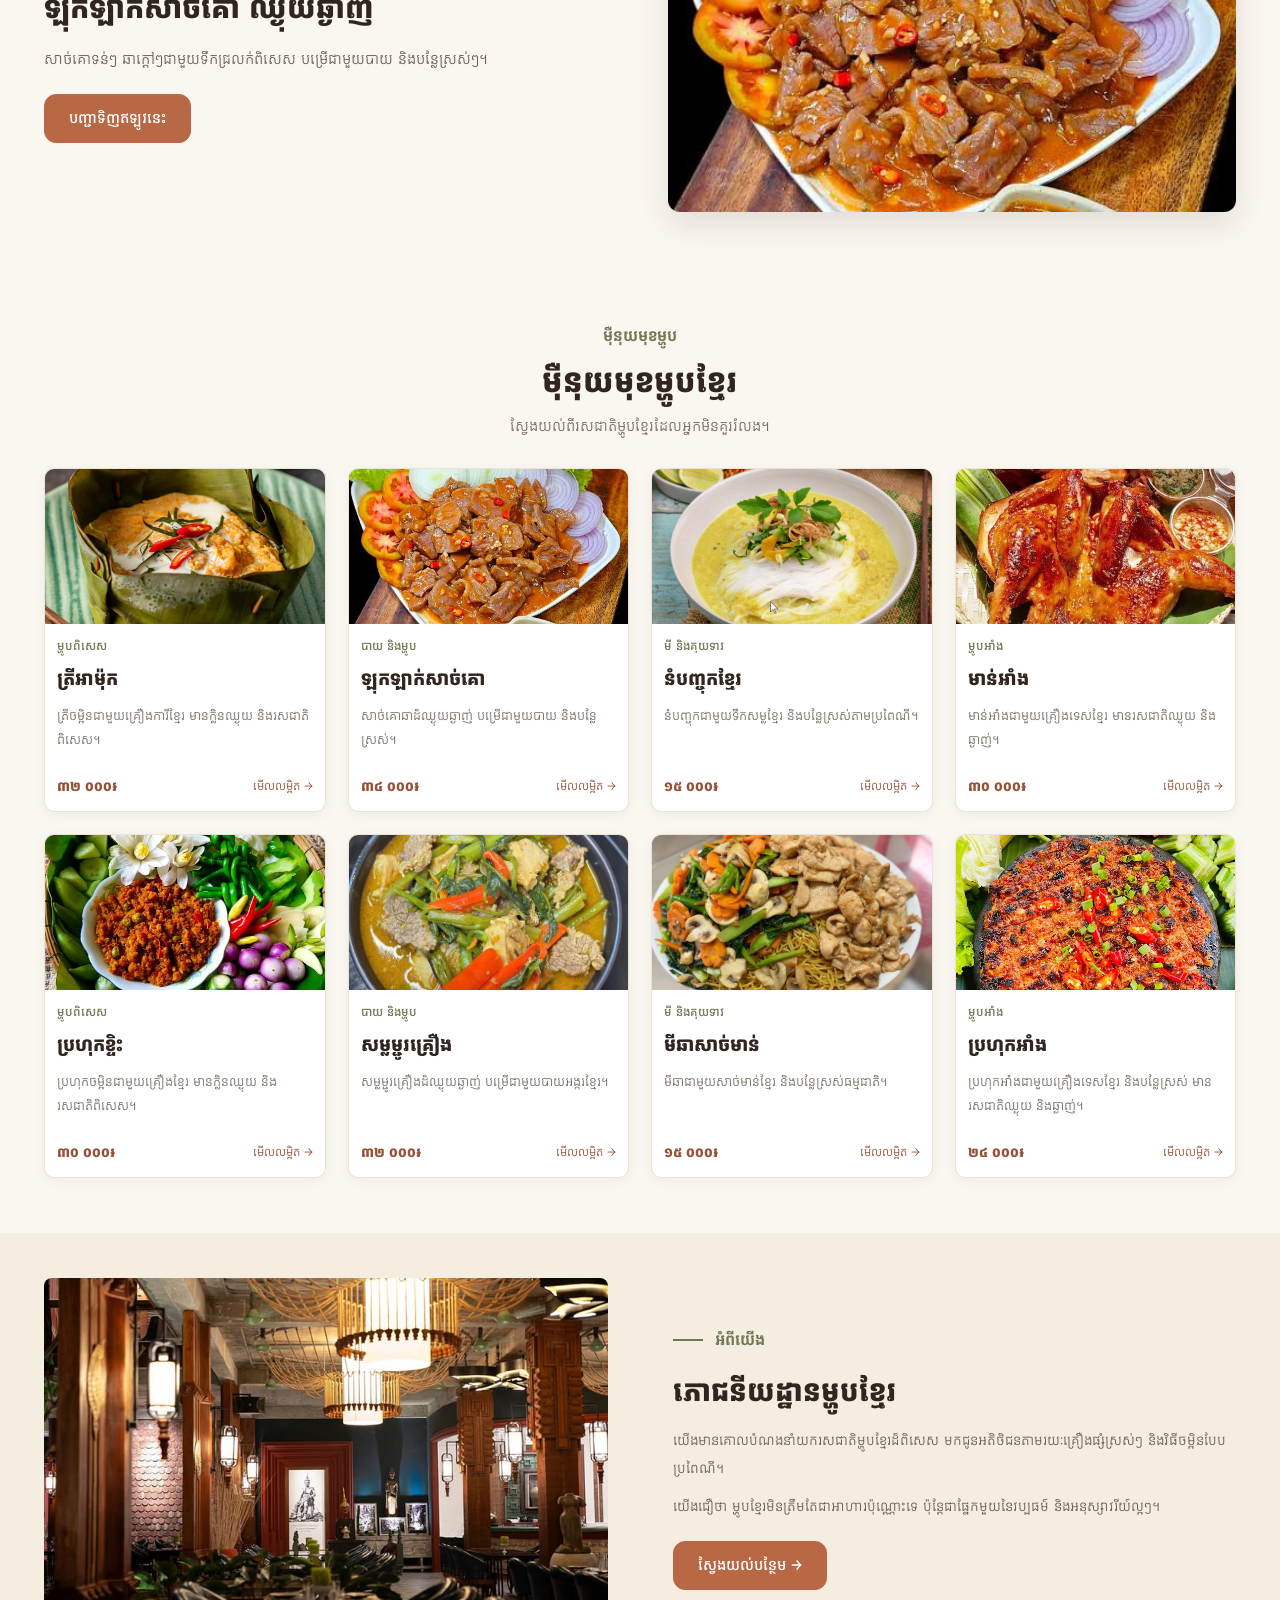
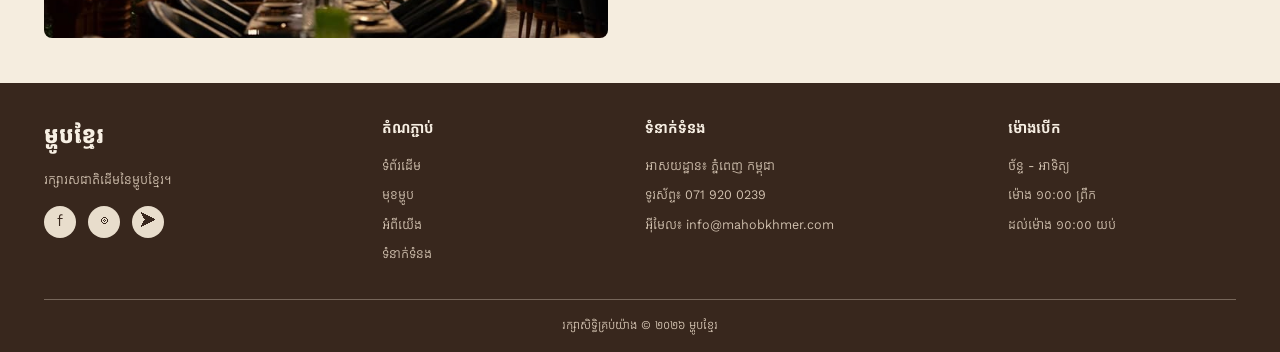
==== commit adf1ac37: "update dark mode" ====
--- a/pages/index.html
+++ b/pages/index.html
@@ -46,25 +46,40 @@
                 <a href="contact.html" class="nav-link">ទំនាក់ទំនង</a>
             </div>
 
-            <!-- CTA button -->
-            <a href="menu.html" class="btn-primary nav-cta">
-                មើលមុខម្ហូប
-            </a>
-
-            <!-- Dark / light mode toggle -->
-            <button class="theme-toggle" id="theme-toggle" type="button"
-                aria-label="ប្តូរទៅរបៀបងងឹត" aria-pressed="false">
-                <span class="theme-toggle-icon" aria-hidden="true">🌙</span>
-                <span class="theme-toggle-label">របៀបងងឹត</span>
-            </button>
-
-            <!-- Mobile menu button -->
-            <button class="nav-toggle" type="button" aria-label="បើក/បិទម៉ឺនុយ" aria-expanded="false"
-                aria-controls="nav-links">
-                <span></span>
-                <span></span>
-                <span></span>
-            </button>
+            <!-- Buttons: CTA + theme toggle + mobile menu (always 20px apart) -->
+            <div class="nav-actions">
+
+                <a href="menu.html" class="btn-primary nav-cta">មើលមុខម្ហូប</a>
+
+                <!-- Dark / light mode toggle.
+                     Both icons and both labels stay in the DOM (CSS shows the right one),
+                     so the button keeps the same width in either theme. -->
+                <button class="theme-toggle" id="theme-toggle" type="button"
+                    aria-label="ប្តូរទៅរបៀបងងឹត" aria-pressed="false">
+                    <span class="theme-toggle-icon" aria-hidden="true">
+                        <svg class="icon-moon" viewBox="0 0 24 24">
+                            <path d="M21 12.79A9 9 0 1 1 11.21 3 7 7 0 0 0 21 12.79z" />
+                        </svg>
+                        <svg class="icon-sun" viewBox="0 0 24 24">
+                            <circle cx="12" cy="12" r="5" />
+                            <path d="M12 1v2M12 21v2M4.22 4.22l1.42 1.42M18.36 18.36l1.42 1.42M1 12h2M21 12h2M4.22 19.78l1.42-1.42M18.36 5.64l1.42-1.42" />
+                        </svg>
+                    </span>
+                    <span class="theme-toggle-label" aria-hidden="true">
+                        <span class="label-dark">របៀបងងឹត</span>
+                        <span class="label-light">របៀបភ្លឺ</span>
+                    </span>
+                </button>
+
+                <!-- Mobile menu button -->
+                <button class="nav-toggle" type="button" aria-label="បើក/បិទម៉ឺនុយ" aria-expanded="false"
+                    aria-controls="nav-links">
+                    <span></span>
+                    <span></span>
+                    <span></span>
+                </button>
+
+            </div>
 
         </nav>
     </header>
@@ -529,19 +544,28 @@
             const root = document.documentElement;
             const button = document.getElementById("theme-toggle");
             if (!button) return;
-
+            let fadeTimer;
+
+            // Icons and labels are switched by CSS from data-theme;
+            // JS only keeps the accessibility attributes in sync.
             function updateThemeButton() {
                 const isDark = root.getAttribute("data-theme") === "dark";
                 button.setAttribute("aria-pressed", String(isDark));
                 button.setAttribute("aria-label", isDark ? "ប្តូរទៅរបៀបភ្លឺ" : "ប្តូរទៅរបៀបងងឹត");
-                button.querySelector(".theme-toggle-icon").textContent = isDark ? "☀️" : "🌙";
-                button.querySelector(".theme-toggle-label").textContent = isDark ? "របៀបភ្លឺ" : "របៀបងងឹត";
             }
 
             updateThemeButton();
             button.addEventListener("click", function () {
                 const nextTheme = root.getAttribute("data-theme") === "dark" ? "light" : "dark";
+
+                // Short class that turns on the colour cross-fade
+                root.classList.add("theme-changing");
                 root.setAttribute("data-theme", nextTheme);
+                clearTimeout(fadeTimer);
+                fadeTimer = setTimeout(function () {
+                    root.classList.remove("theme-changing");
+                }, 450);
+
                 try {
                     localStorage.setItem("khmer-food-theme", nextTheme);
                 } catch (error) {}
--- a/css/style.css
+++ b/css/style.css
@@ -2,6 +2,9 @@
    1. DESIGN SYSTEM
 ======================================== */
 :root {
+    color-scheme: light;
+
+    /* Core palette */
     --ivory: #FAF7F0;
     --white: #FFFFFF;
     --espresso: #30251F;
@@ -10,14 +13,43 @@
     --terracotta: #B96845;
     --terracotta-dark: #965035;
 
-    /* Navbar colours (espresso navbar) */
+    /* Text tones */
+    --text-soft: #62584F;
+    --text-body: #6B5F54;
+    --text-muted: #766A5F;
+
+    /* Surfaces */
+    --surface-alt: #F5EDDF;
+    --glow: #F3E9D8;
+    --band-bg: #E8DDCC;
+    --tabs-bg: rgba(250, 247, 240, 0.96);
+    --card-border: rgba(232, 221, 204, 0.8);
+    --line: rgba(232, 221, 204, 0.6);
+
+    /* Text that sits on coloured fills */
+    --btn-text: #FFFFFF;
+    --on-olive: #FFFFFF;
+
+    /* Navbar (always dark, in both themes) */
+    --nav-bg: #30251F;
     --nav-text: #F7EFE3;
     --nav-accent: #DCA77E;
     --nav-line: rgba(232, 221, 204, 0.18);
 
+    /* Footer */
+    --footer-bg: #38271D;
+    --footer-border: #38271D;
+
+    /* Khmer pattern behind the hero */
+    --pattern-blend: multiply;
+    --pattern-opacity: 0.14;
+    --pattern-filter: none;
+
     --navbar-height: 80px;
     --container-width: 1240px;
     --gutter: 24px;
+    --nav-gap: 20px;        /* space between the navbar buttons */
+    --control-height: 44px; /* same height for every navbar button */
 }
 
 * {
@@ -85,7 +117,7 @@
     width: 100%;
     height: var(--navbar-height);
     z-index: 1000;
-    background: var(--espresso);
+    background: var(--nav-bg);
     border-bottom: 1px solid var(--nav-line);
 }
 
@@ -141,18 +173,35 @@
     background: var(--nav-accent);
 }
 
-.nav-cta {
+/* Button group on the right: CTA + theme toggle + menu button.
+   Every button is --nav-gap (20px) apart and the same height. */
+.nav-actions {
+    display: flex;
+    align-items: center;
+    gap: var(--nav-gap);
     flex-shrink: 0;
+}
+
+.nav-actions .nav-cta {
+    display: inline-flex;
+    align-items: center;
+    justify-content: center;
+    flex-shrink: 0;
+    min-height: var(--control-height);
+    padding-top: 0;
+    padding-bottom: 0;
+    white-space: nowrap;
 }
 
 .nav-toggle {
     display: none;
     flex-direction: column;
     justify-content: center;
+    flex-shrink: 0;
     gap: 5px;
-    width: 42px;
-    height: 42px;
-    padding: 10px;
+    width: var(--control-height);
+    height: var(--control-height);
+    padding: 12px;
     border: 1px solid rgba(232, 221, 204, 0.35);
     border-radius: 10px;
     background: transparent;
@@ -194,7 +243,7 @@
 }
 
 .btn-primary {
-    color: var(--white);
+    color: var(--btn-text);
     background: var(--terracotta);
     border: 1px solid var(--terracotta);
 }
@@ -202,7 +251,7 @@
 .btn-primary:hover {
     background: var(--terracotta-dark);
     border-color: var(--terracotta-dark);
-    color: var(--white);
+    color: var(--btn-text);
     transform: translateY(-2px);
 }
 
@@ -214,7 +263,8 @@
 
 .btn-outline:hover {
     background: var(--terracotta);
-    color: var(--white);
+    border-color: var(--terracotta);
+    color: var(--btn-text);
 }
 
 
@@ -226,7 +276,7 @@
     isolation: isolate;          /* makes z-index: -1 work */
     overflow: hidden;
     background:
-        radial-gradient(ellipse at 76% 45%, #F3E9D8 0%, rgba(250, 247, 240, 0) 60%),
+        radial-gradient(ellipse at 76% 45%, var(--glow) 0%, transparent 60%),
         var(--ivory);
 }
 
@@ -236,8 +286,9 @@
     inset: 0;
     z-index: -1;
     background: url("../images/pattern-khmer.png") center / 260px repeat;
-    mix-blend-mode: multiply;
-    opacity: 0.14;
+    mix-blend-mode: var(--pattern-blend);
+    opacity: var(--pattern-opacity);
+    filter: var(--pattern-filter);
     -webkit-mask-image: linear-gradient(to bottom, #000 55%, transparent 100%);
     mask-image: linear-gradient(to bottom, #000 55%, transparent 100%);
     pointer-events: none;
@@ -290,7 +341,7 @@
 .hero-description {
     max-width: 480px;
     margin-top: 18px;
-    color: #62584F;
+    color: var(--text-soft);
     font-size: 17px;
     line-height: 2;
     text-wrap: pretty;
@@ -322,7 +373,7 @@
 }
 
 .hero-facts span {
-    color: #766A5F;
+    color: var(--text-muted);
     font-size: 13px;
 }
 
@@ -415,7 +466,7 @@
     border: 4px solid var(--ivory);
     border-radius: 50%;
     background: var(--olive);
-    color: var(--white);
+    color: var(--on-olive);
     font-size: 13px;
     font-weight: 600;
     line-height: 1.5;
@@ -433,7 +484,7 @@
     flex-direction: column;
     padding: 14px 20px;
     background: var(--white);
-    border: 1px solid rgba(232, 221, 204, 0.8);
+    border: 1px solid var(--card-border);
     border-radius: 14px;
     box-shadow: 0 14px 32px rgba(48, 37, 31, 0.14);
     line-height: 1.6;
@@ -509,7 +560,7 @@
 .specialty-content > p:not(.eyebrow) {
     margin-bottom: 20px;
     max-width: 460px;
-    color: #6B5F54;
+    color: var(--text-body);
     font-size: 15px;
     line-height: 2;
     text-wrap: pretty;
@@ -579,7 +630,7 @@
 
 .section-heading>p:last-child {
     margin-top: 6px;
-    color: #766A5F;
+    color: var(--text-muted);
     font-size: 15px;
 }
 
@@ -596,7 +647,7 @@
 .food-card {
     overflow: hidden;
     background: var(--white);
-    border: 1px solid rgba(232, 221, 204, 0.8);
+    border: 1px solid var(--card-border);
     border-radius: 10px;
     box-shadow: 0 3px 12px rgba(48, 37, 31, 0.05);
     transition: transform 0.3s ease,
@@ -632,7 +683,7 @@
 .food-description {
     min-height: 58px;
     margin-top: 8px;
-    color: #766A5F;
+    color: var(--text-muted);
     font-size: 13px;
     line-height: 1.9;
 }
@@ -668,7 +719,7 @@
 ======================================== */
 .about-section {
     padding: 45px 0;
-    background: #F5EDDF;
+    background: var(--surface-alt);
 }
 
 .about-grid {
@@ -698,7 +749,7 @@
 
 .about-content>p:not(.eyebrow) {
     margin-bottom: 10px;
-    color: #6B5F54;
+    color: var(--text-body);
     font-size: 14px;
     line-height: 2;
 }
@@ -712,7 +763,8 @@
    8. FOOTER
 ======================================== */
 .footer {
-    background: #38271D;
+    background: var(--footer-bg);
+    box-shadow: inset 0 1px 0 var(--footer-border);   /* top line, adds no height */
     color: #F7EFE3;
     padding-top: 32px;
 }
@@ -781,7 +833,7 @@
 
 .social-links a:hover {
     background: var(--terracotta);
-    color: var(--white);
+    color: var(--btn-text);
     transform: translateY(-2px);
 }
 
@@ -804,7 +856,9 @@
         display: flex;
     }
 
-    .nav-cta {
+    /* The big CTA hides; the theme toggle and menu button stay,
+       still 20px apart, pushed to the right of the logo */
+    .nav-actions .nav-cta {
         display: none;
     }
 
@@ -818,7 +872,7 @@
         align-items: stretch;
         gap: 0;
         padding: 8px var(--gutter) 16px;
-        background: var(--espresso);
+        background: var(--nav-bg);
         border-bottom: 1px solid var(--nav-line);
         box-shadow: 0 16px 28px rgba(0, 0, 0, 0.25);
         display: none;
@@ -947,116 +1001,21 @@
     }
 }
 
+
 /* ========================================
-   DARK MODE
-   Activated by <html data-theme="dark">
+   10. THEME TOGGLE BUTTON
+   Both labels / icons are always in the DOM and share one grid cell,
+   so the button is always as wide as the longer one. Switching theme
+   can therefore never move the other navbar buttons.
 ======================================== */
-html[data-theme="dark"] {
-    color-scheme: dark;
-    --ivory: #171613;
-    --white: #24221e;
-    --espresso: #f3eadf;
-    --olive: #a9ad83;
-    --sand: #454037;
-    --terracotta: #d58a65;
-    --terracotta-dark: #bd7451;
-    --nav-text: #f7efe3;
-    --nav-accent: #e5b18a;
-    --nav-line: rgba(232, 221, 204, 0.18);
-}
-
-html[data-theme="dark"] body {
-    background: #171613;
-    color: #eee5da;
-}
-
-html[data-theme="dark"] .navbar {
-    background: #100f0d;
-}
-
-html[data-theme="dark"] .page-hero {
-    background: radial-gradient(ellipse at 50% 0%, #30291f 0%, rgba(23, 22, 19, 0) 70%), #171613;
-    border-color: #39342c;
-}
-
-html[data-theme="dark"] .page-lead,
-html[data-theme="dark"] .category-count,
-html[data-theme="dark"] .section-heading > p:last-child,
-html[data-theme="dark"] .food-description,
-html[data-theme="dark"] .specialty-content > p:not(.eyebrow),
-html[data-theme="dark"] .about-content p,
-html[data-theme="dark"] .contact-info p,
-html[data-theme="dark"] .form-group label {
-    color: #c5bbae;
-}
-
-html[data-theme="dark"] .food-card,
-html[data-theme="dark"] .specialty-content,
-html[data-theme="dark"] .contact-form,
-html[data-theme="dark"] .value-card,
-html[data-theme="dark"] .about-card,
-html[data-theme="dark"] .info-card {
-    background: #24221e;
-    border-color: #403a31;
-    color: #eee5da;
-}
-
-html[data-theme="dark"] .menu-tabs {
-    background: rgba(23, 22, 19, 0.96);
-    border-color: #39342c;
-}
-
-html[data-theme="dark"] .menu-tab {
-    background: #24221e;
-    color: #eee5da;
-    border-color: #51483c;
-}
-
-html[data-theme="dark"] .menu-tab:hover {
-    background: var(--terracotta);
-    color: #171613;
-}
-
-html[data-theme="dark"] .form-group input,
-html[data-theme="dark"] .form-group textarea,
-html[data-theme="dark"] select {
-    background: #191815;
-    color: #f3eadf;
-    border-color: #51483c;
-}
-
-html[data-theme="dark"] .map-wrap {
-    border-color: #403a31;
-}
-
-html[data-theme="dark"] .cta-band {
-    background: #30291f;
-    color: #f3eadf;
-}
-
-html[data-theme="dark"] .hero,
-html[data-theme="dark"] .specialty-section,
-html[data-theme="dark"] .all-section,
-html[data-theme="dark"] .menu-category,
-html[data-theme="dark"] .about-section,
-html[data-theme="dark"] .contact-section,
-html[data-theme="dark"] section {
-    border-color: #39342c;
-}
-
-html[data-theme="dark"] .btn-outline {
-    color: #f3eadf;
-    border-color: #786b59;
-}
-
 .theme-toggle {
     display: inline-flex;
     align-items: center;
     justify-content: center;
     gap: 8px;
     flex-shrink: 0;
-    min-height: 42px;
-    padding: 8px 13px;
+    min-height: var(--control-height);
+    padding: 0 16px;
     border: 1px solid rgba(232, 221, 204, 0.35);
     border-radius: 999px;
     background: transparent;
@@ -1064,13 +1023,15 @@
     font: inherit;
     font-size: 14px;
     line-height: 1.3;
+    white-space: nowrap;
     cursor: pointer;
-    transition: background 0.2s ease, border-color 0.2s ease;
+    transition: background 0.2s ease, border-color 0.2s ease, color 0.2s ease;
 }
 
 .theme-toggle:hover {
     background: rgba(255, 255, 255, 0.1);
     border-color: var(--nav-accent);
+    color: var(--nav-accent);
 }
 
 .theme-toggle:focus-visible {
@@ -1078,17 +1039,125 @@
     outline-offset: 3px;
 }
 
-@media (max-width: 900px) {
+.theme-toggle-icon,
+.theme-toggle-label {
+    display: inline-grid;
+    align-items: center;
+}
+
+.theme-toggle-icon {
+    width: 18px;
+    height: 18px;
+    place-items: center;
+}
+
+.theme-toggle-icon svg {
+    grid-area: 1 / 1;
+    width: 18px;
+    height: 18px;
+    fill: none;
+    stroke: currentColor;
+    stroke-width: 2;
+    stroke-linecap: round;
+    stroke-linejoin: round;
+}
+
+.theme-toggle-label {
+    justify-items: start;      /* text stays next to the icon in both themes */
+}
+
+.theme-toggle-label > span {
+    grid-area: 1 / 1;
+}
+
+/* Light theme: show the moon + "dark mode" (what the click will do) */
+.icon-sun,
+.label-light {
+    visibility: hidden;
+}
+
+/* Dark theme: show the sun + "light mode" */
+html[data-theme="dark"] .icon-moon,
+html[data-theme="dark"] .label-dark {
+    visibility: hidden;
+}
+
+html[data-theme="dark"] .icon-sun,
+html[data-theme="dark"] .label-light {
+    visibility: visible;
+}
+
+/* Narrow phones: icon only (still has an aria-label) */
+@media (max-width: 520px) {
     .theme-toggle {
-        margin-left: auto;
-        min-height: 38px;
-        padding: 6px 10px;
-    }
-}
-
-@media (max-width: 680px) {
-    .theme-toggle {
-        font-size: 12px;
-        padding: 6px 8px;
-    }
-}
+        width: var(--control-height);
+        padding: 0;
+    }
+
+    .theme-toggle-label {
+        display: none;
+    }
+}
+
+
+/* ========================================
+   11. DARK MODE
+   Activated by <html data-theme="dark">.
+   Only the colour tokens change here, so the layout is
+   identical in both themes. Page-specific tokens in page.css
+   use these same names.
+======================================== */
+html[data-theme="dark"] {
+    color-scheme: dark;
+
+    --ivory: #16130F;
+    --white: #211D18;
+    --espresso: #F3EADF;
+    --olive: #A9AD83;
+    --sand: #3A332A;
+    --terracotta: #D98A60;
+    --terracotta-dark: #EBA67F;   /* hover fill + accent text: lighter, not darker */
+
+    --text-soft: #CFC5B8;
+    --text-body: #C9BFB2;
+    --text-muted: #B5AA9C;
+
+    --surface-alt: #1C1813;
+    --glow: #2A2218;
+    --band-bg: #2A2218;
+    --tabs-bg: rgba(22, 19, 15, 0.96);
+    --card-border: #3A332A;
+    --line: #3A332A;
+
+    --btn-text: #1A110B;          /* dark text on the light terracotta */
+    --on-olive: #17160F;
+
+    --nav-bg: #0F0D0A;
+    --nav-accent: #E5B18A;
+    --nav-line: rgba(232, 221, 204, 0.14);
+
+    --footer-bg: #0F0D0A;
+    --footer-border: #2A241D;
+
+    /* Khmer pattern: lighten a faint gold on dark instead of multiplying */
+    --pattern-blend: screen;
+    --pattern-opacity: 0.07;
+    --pattern-filter: none;
+}
+
+html[data-theme="dark"] body {
+    background: var(--ivory);
+    color: var(--espresso);
+}
+
+/* Smooth cross-fade when the button is pressed (class added by JS for ~0.4s) */
+@media (prefers-reduced-motion: no-preference) {
+
+    html.theme-changing,
+    html.theme-changing *,
+    html.theme-changing *::before,
+    html.theme-changing *::after {
+        transition: background-color 0.35s ease, color 0.35s ease,
+            border-color 0.35s ease, box-shadow 0.35s ease, fill 0.35s ease !important;
+    }
+}
